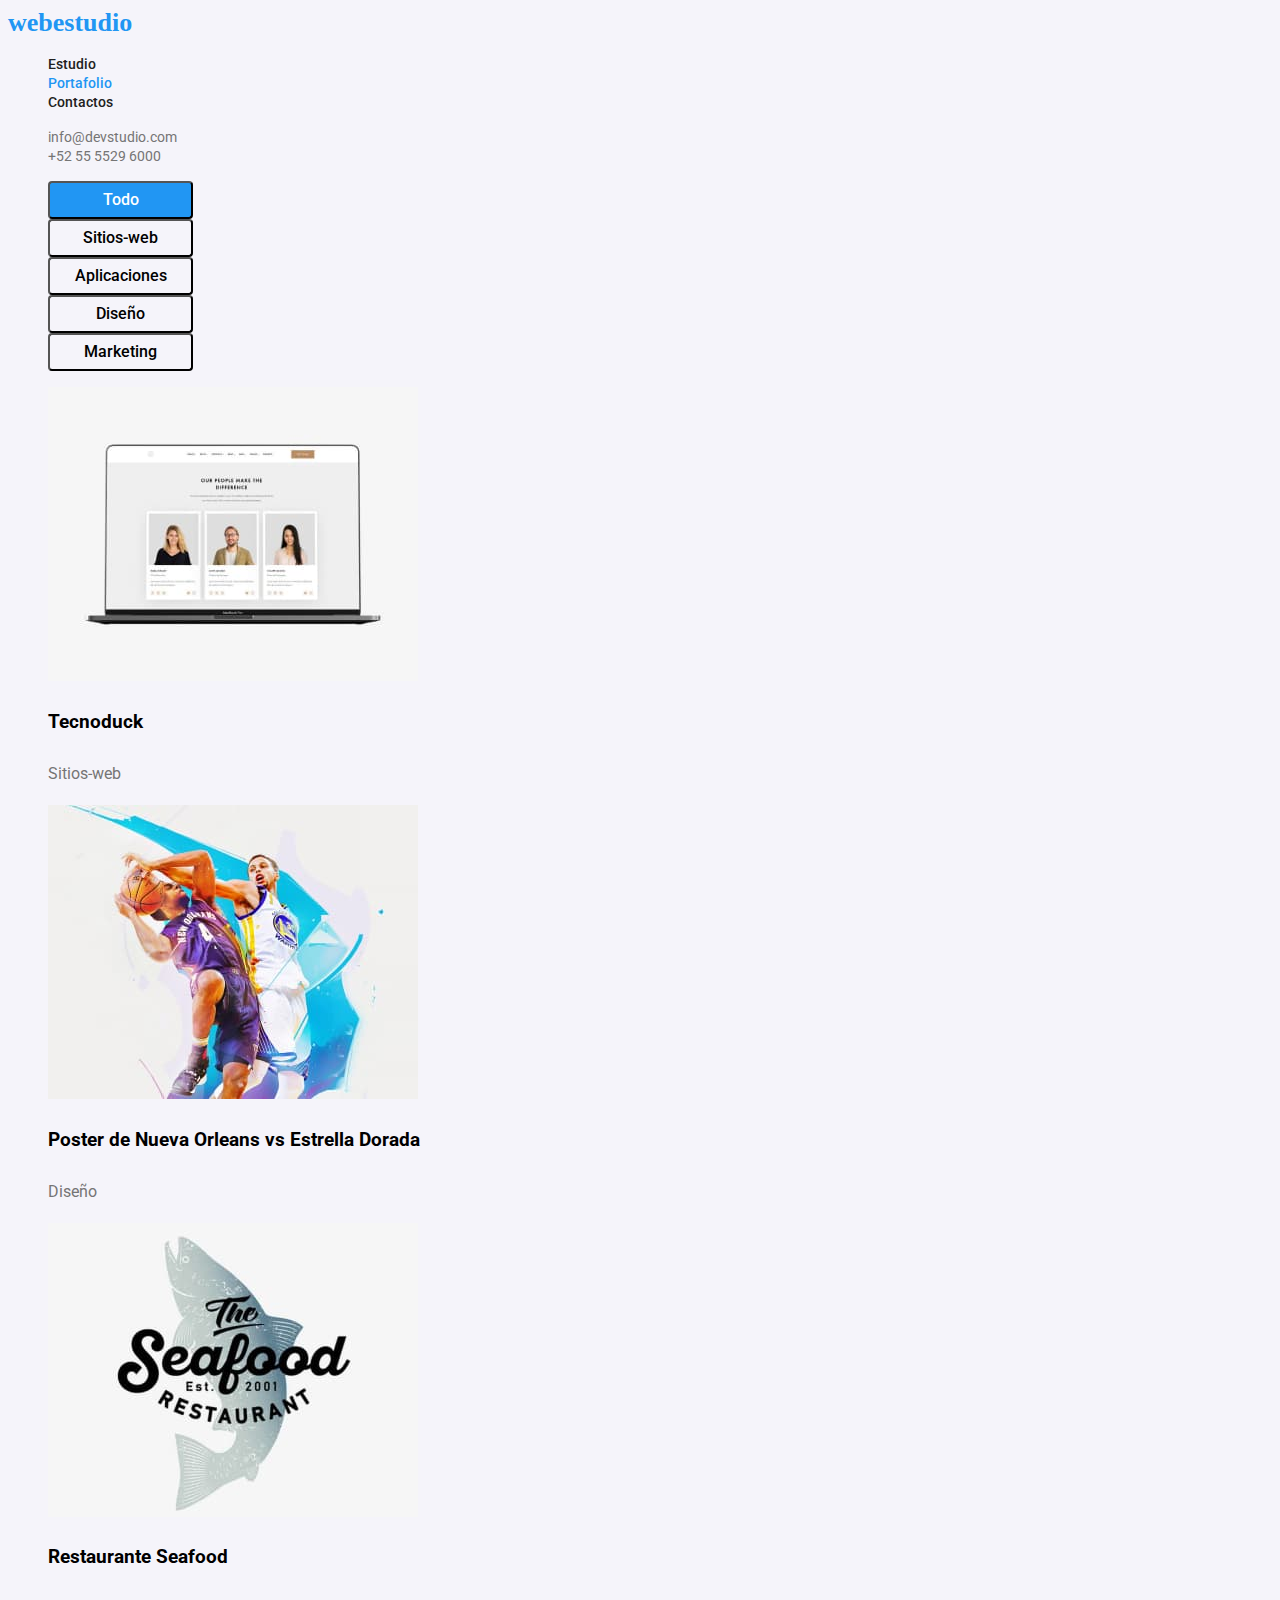
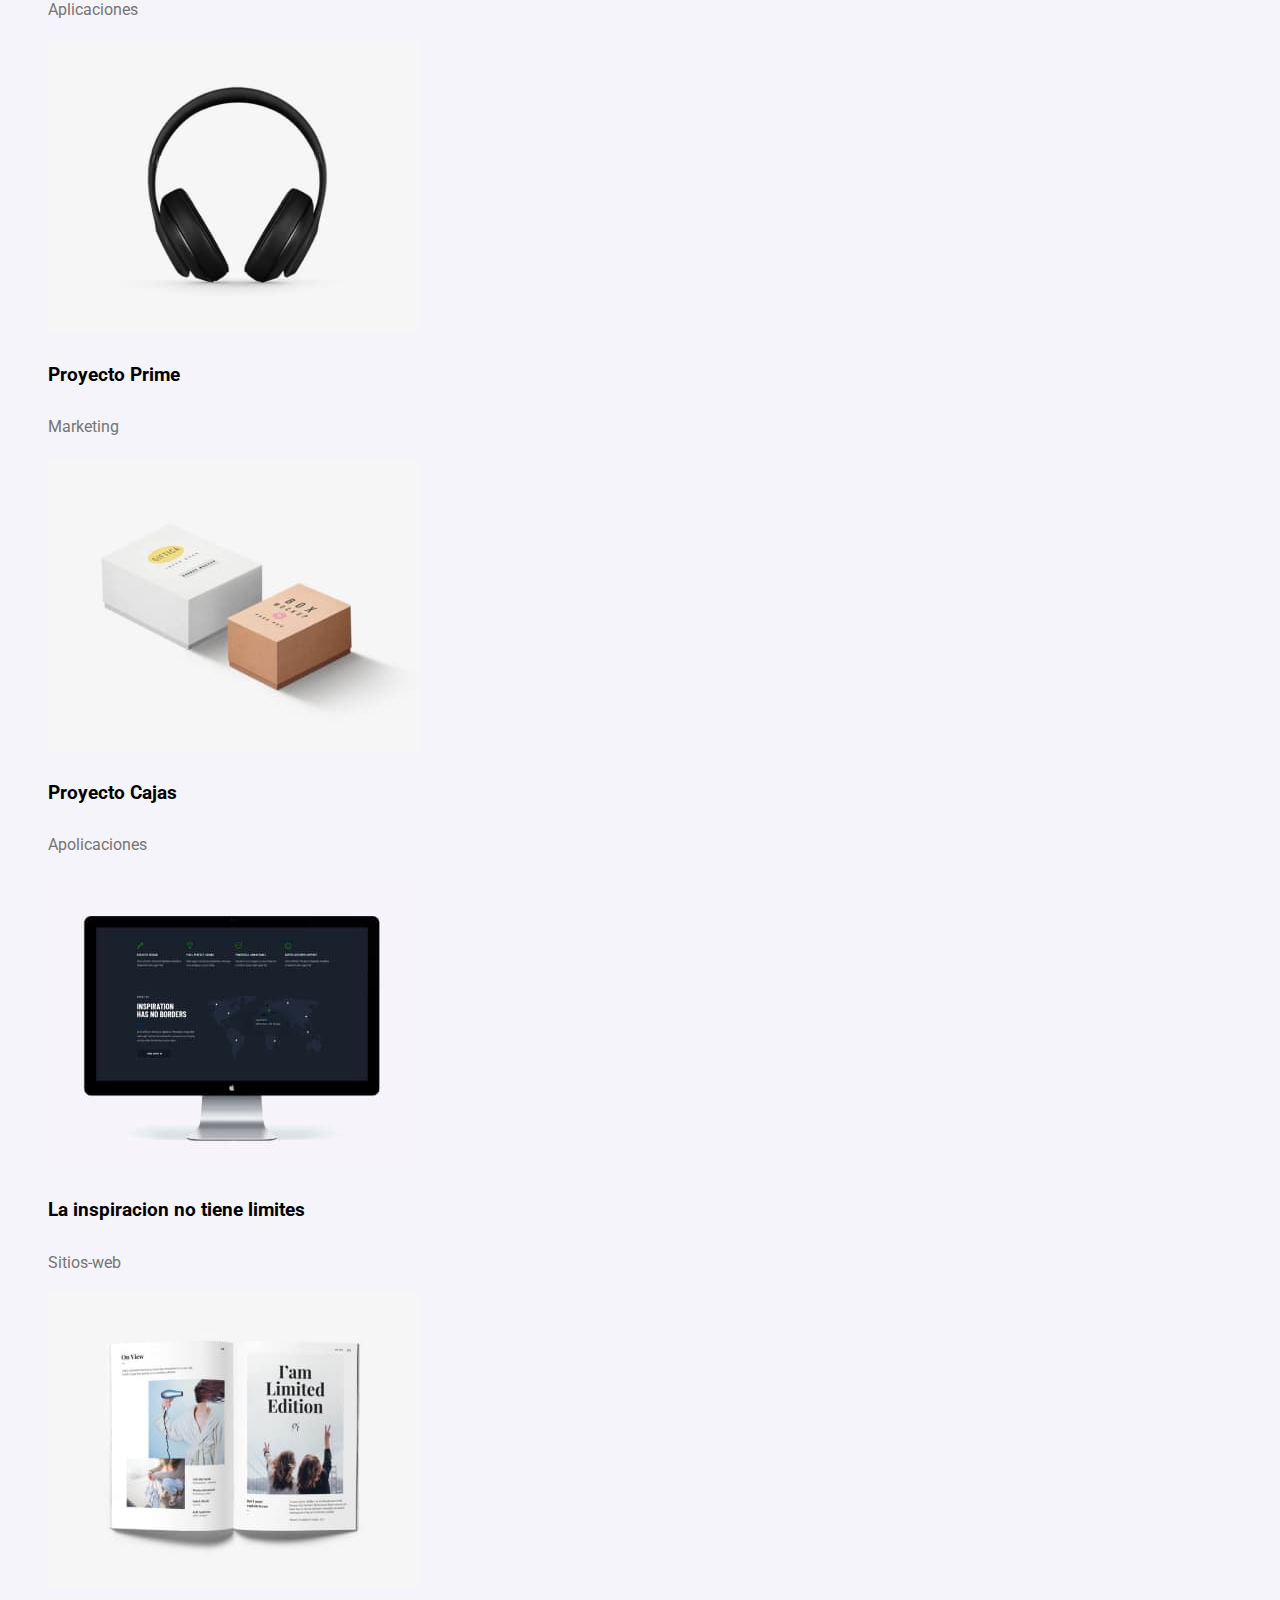
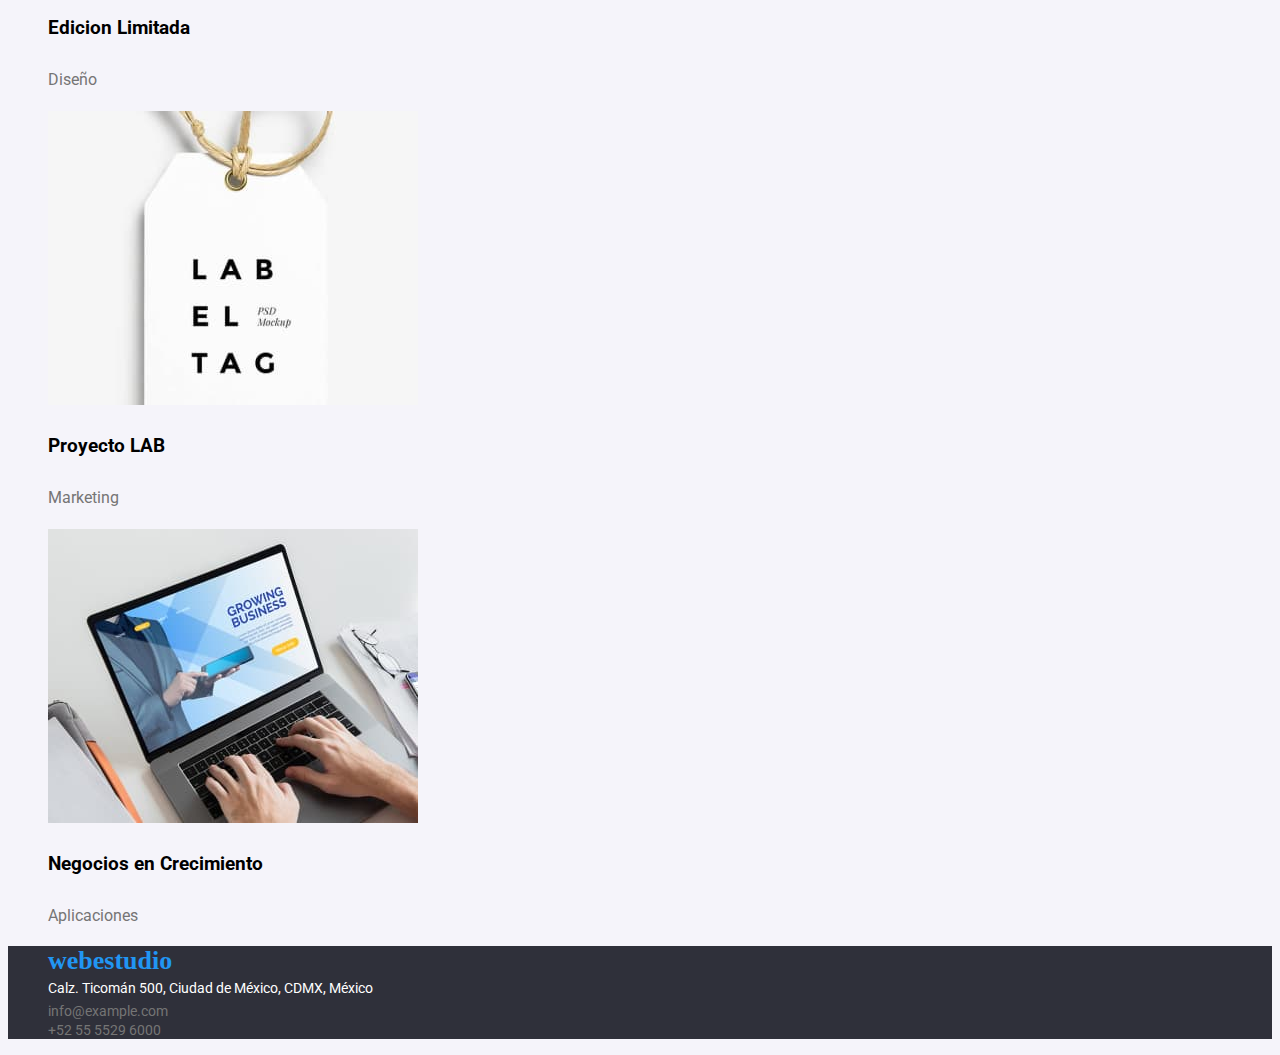
==== portfolio.html @ c485a5fd "Initial commit" ====
<!DOCTYPE html>
<html lang="en">
  <head>
    <meta charset="UTF-8" />
    <meta http-equiv="X-UA-Compatible" content="IE=edge" />
    <meta name="viewport" content="width=device-width, initial-scale=1.0" />
    <link rel="stylesheet" href="./css/styles.css" />
    <link
      href="https://fonts.googleapis.com/css2?family=Raleway:wght@500&display=swap"
    />
    <link
      href="https://fonts.googleapis.com/css2?family=Roboto:wght@400;500;700;900&display=swap"
      rel="stylesheet"
    />
    <title>portfolio</title>
  </head>
  <body>
    <!--Encabezado Pagina Secuandaria-->
    <header>
      <a class="link title" href="#">webestudio</a>
      <nav>
        <ul class="menu-submenu">
          <li>
            <a class="link text-direction" href="./index.html">Estudio</a>
          </li>
          <li>
            <a class="link text-direction active" href="./portfolio.html"
              >Portafolio</a
            >
          </li>
          <li>
            <a class="link text-direction" href="#">Contactos</a>
          </li>
        </ul>
      </nav>
      <ul>
        <li>
          <a
            class="link info text-direction head-information"
            href="mailto:info@devstudio.com"
            >info@devstudio.com</a
          >
        </li>
        <li>
          <a
            class="link info text-direction head-information"
            href="tel:+52 55 5529 6000"
            >+52 55 5529 6000</a
          >
        </li>
      </ul>
    </header>
    <!--Contenido de botones-->
    <main>
      <section class="button-list">
        <ul>
          <li>
            <button class="link activebutton" type="button">Todo</button>
          </li>
          <li>
            <button class="link button" type="button">Sitios-web</button>
          </li>
          <li>
            <button class="link button" type="button">Aplicaciones</button>
          </li>
          <li>
            <button class="link button" type="button">Diseño</button>
          </li>
          <li>
            <button class="link button" type="button">Marketing</button>
          </li>
        </ul>
        <ul>
          <li>
            <img src="images/holder1.jpg" alt="imagen1" width="370" />
            <h3 class="title-img">Tecnoduck</h3>
            <p class="article">Sitios-web</p>
          </li>
          <li>
            <img src="images/holder2.jpg" alt="imagen2" width="370" />
            <h3 class="title-img">
              Poster de Nueva Orleans vs Estrella Dorada
            </h3>
            <p class="article">Diseño</p>
          </li>
          <li>
            <img src="images/holder3.jpg" alt="imagen3" width="370" />
            <h3 class="title-img">Restaurante Seafood</h3>
            <p class="article">Aplicaciones</p>
          </li>
          <li>
            <img src="images/holder4.jpg" alt="image4" width="370" />
            <h3 class="title-img">Proyecto Prime</h3>
            <p class="article">Marketing</p>
          </li>
          <li>
            <img src="images/holder5.jpg" alt="image5" width="370" />
            <h3 class="title-img">Proyecto Cajas</h3>
            <p class="article">Apolicaciones</p>
          </li>
          <li>
            <img src="images/holder6.jpg" alt="image6" width="370" />
            <h3 class="title-img">La inspiracion no tiene limites</h3>
            <p class="article">Sitios-web</p>
          </li>
          <li>
            <img src="images/holder7.jpg" alt="images7" width="370" />
            <h3 class="title-img">Edicion Limitada</h3>
            <p class="article">Diseño</p>
          </li>
          <li>
            <img src="images/holder8.jpg" alt="image8" width="370" />
            <h3 class="title-img">Proyecto LAB</h3>
            <p class="article">Marketing</p>
          </li>
          <li>
            <img src="images/holder9.jpg" alt="image9" width="370" />
            <h3 class="title-img">Negocios en Crecimiento</h3>
            <p class="article">Aplicaciones</p>
          </li>
        </ul>
      </section>
    </main>
    <!--Parte final -->
    <footer>
      <address class="foot">
        <ul>
          <li>
            <a class="link title" href="#"> webestudio</a>
          </li>
          <li>
            <a
              class="link location"
              href="https://www.google.com/maps/place/Calz.+Ticom%C3%A1n+500,+La+Laguna+Ticoman,+Gustavo+A.+Madero,+07340+Ciudad+de+M%C3%A9xico,+CDMX,+M%C3%A9xico/@19.5102022,-99.1324912,17z/data=!3m1!4b1!4m5!3m4!1s0x85d1f9c66374d1dd:0x72c74207e8767392!8m2!3d19.5102022!4d-99.1324912"
              target="_blank"
            >
              Calz. Ticomán 500, Ciudad de México, CDMX, México
            </a>
          </li>
          <li>
            <a class="link info" href="mailto:info@example.com"
              >info@example.com</a
            >
          </li>
          <li>
            <a class="link info" href="tel:+52 55 5529 6000 "
              >+52 55 5529 6000
            </a>
          </li>
        </ul>
      </address>
    </footer>
  </body>
</html>
---- css/styles.css ----
:root {
    --brand-color: #2196F3;
    --brand-pagina: #F5F4FA;
    --brand-menu: #212121;
    --brand-info: #757575;
    --brand-white: #FFFFFF;
    --brand-head: #2F303A;
    --font-size: 14px;
    --font-set: 16px;
    --font--Weight: 400; 
    --font-title:500;
    --font-h3:700;
    --font-family:'Roboto';
}


body{
    background-color:var(--brand-pagina);
    font-family: 'Roboto', 'Arial';
    text-decoration: none;
}

/*Encabezado*/

.title{
    font-family: 'Raleway';
    font-size: 26px;
    line-height: 1.17;
    width: 145px;
    color:var(--brand-color);
    font-weight: 700;
}

li{
    list-style-type: none;
    cursor: pointer;
}

.head-information{
    font-weight: var(--font-title);
}

/*Menu de los dos html*/

img{
    cursor: auto;
}

.text-direction{
    font-size:var(--font-size);
    color:var(--brand-menu);
    line-height: 1.17;
    font-weight: var(--font-title);
}
.text-direction:hover{
    color:var(--brand-color);
    line-height: 1.17;
    font-weight: var(--font-title);
}
.info{
    font-size:var(--font-size);
    line-height: 1.17;
    color:var(--brand-info);
    font-weight:var(--font--Weight);
}

/*Seccion uno*/

.head{
    background-color: var(--brand-head);
}

.head-title{
    font-size: 44px;
    line-height: 1.3;
    color: var(--brand-white);
    font-weight: 700;
}

.head-button{
    color: var(--brand-menu);
    font-family:var(--font-family);
    font-size: var(--font-set);
    line-height: 1.8;
    font-weight: 700;
    width: 261px;
    height: 50px;
    background-color:var(--brand-pagina);
    cursor: pointer;
    font-weight: var(--font-h3);
}

.head-button:hover{
    color: var(--brand-white);
    font-family:var(--font-family);
    font-size: var(--font-set);
    line-height: 1.8;
    background-color:var(--brand-color);
}

/*Botones de portafolio*/

.link {
    text-decoration: none;
}

.button-list .button{
    background-color: var(--brand-pagina);
    font-family:var(--font-family);
    width: 145px;
    height: 38px;
    font-size: var(--font-set);
    line-height: 1.62;
    border-radius: 4px;
    font-weight: var(--font-title);
    cursor: pointer;
}

.button-list .button:hover{
    font-family:var(--font-family);
    color: var(--brand-white);
    font-size:var(--font-set);
    line-height: 1.62;
    background-color:var(--brand-color);
}

.active{
    color:var(--brand-color)
}

.activebutton{
    background-color:var(--brand-color);
    font-family:var(--font-family);
    color: var(--brand-white);
    width: 145px;
    height: 38px;
    font-size: var(--font-set);
    line-height: 1.62;
    border-radius: 4px;
    font-weight: var(--font-title);
    cursor: pointer;
}

/*Seccion Dos*/

.intermediate{
    font-size: var(--font-size);
    line-height: 1.17;
    color:var(--brand-menu);
    font-weight: var(--font-h3);
}

.middle-text{
    font-size:var(--font-size);
    line-height: 1.7;
    color:var(--brand-info);
    font-weight:var(--font--Weight);
}

.title-img{
    font-weight: var(--font-h3);
    line-height: 2;
}

/*Seccion Tres imagenes*/

.section-title{
    font-size: 36px;
    line-height: 1.17;
    color:var(--brand-menu);
    font-weight: var(--font-h3);
}

/*Seccion Cuarta baja*/

.down{
    background-color:var(--brand-white); ;
}

.professional{
    font-size: var(--font-set);
    line-height: 1.17;
    color:var(--brand-menu);
    font-weight: var(--font-title);
}

.position{
    font-size: var(--font-set);
    line-height: 1.17;
    color:var(--brand-info);
    font-weight:var(--font--Weight);
}

/*Pie de pagina*/

address{
    font-style: normal;
}

.foot{
    background-color:var(--brand-head);
}

.location{
    color: var(--brand-white);
    font-size: var(--font-size);
    line-height: 1.71;
    font-weight:var(--font--Weight);
}

.article{
    color:var(--brand-info);
    line-height: 1.8;
    font-size:var(--font-set);
    font-weight:var(--font--Weight);
}

/*Seccion pie de pagina*/
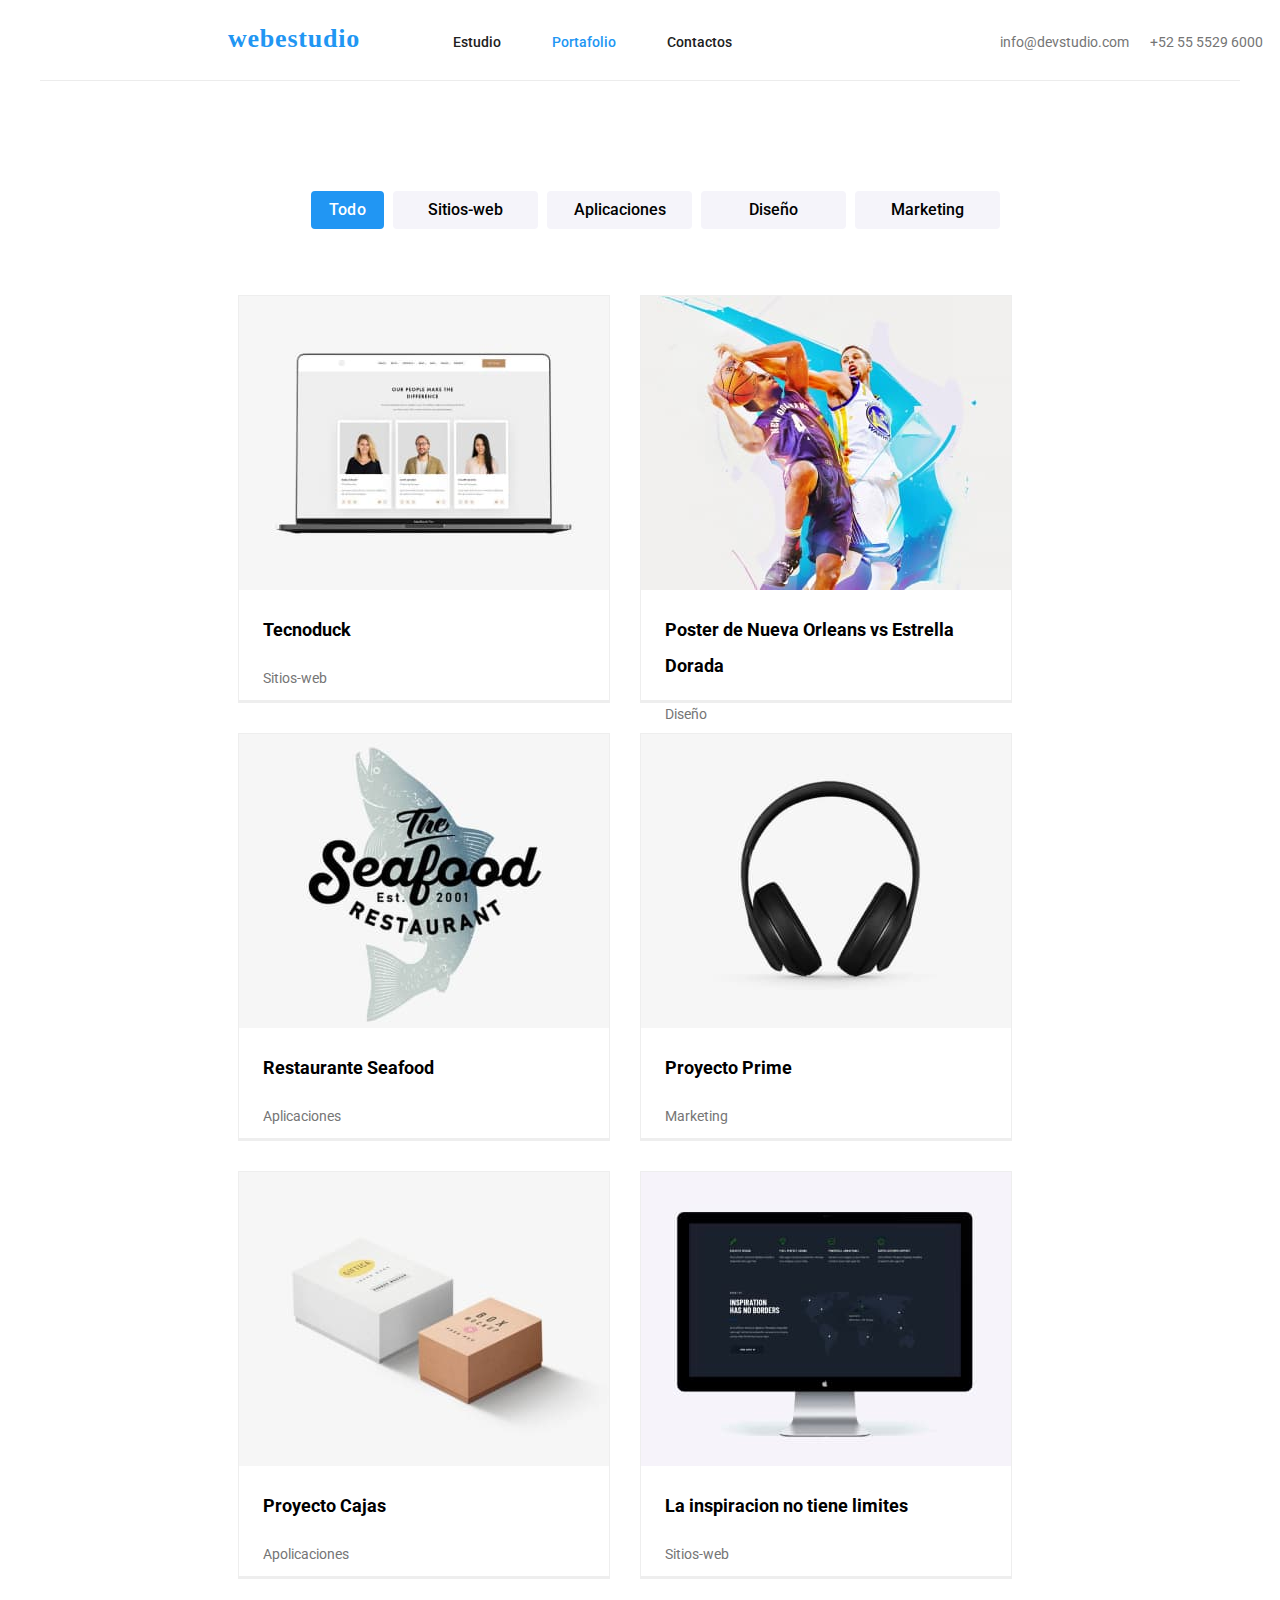
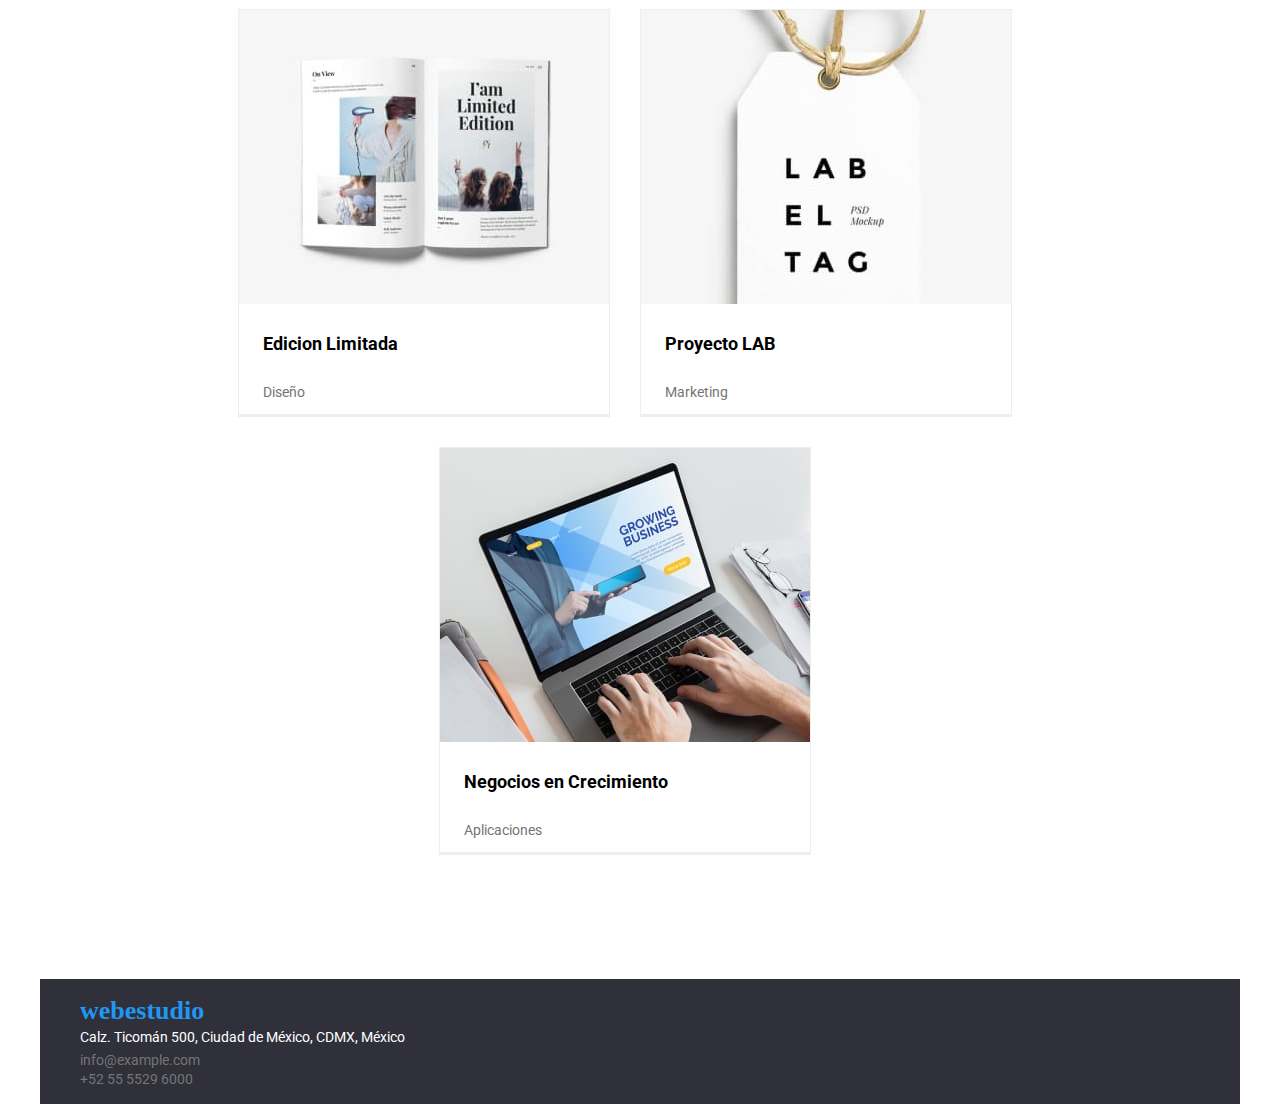
==== commit bc9ca7df: "actualizacion" ====
--- a/portfolio.html
+++ b/portfolio.html
@@ -12,143 +12,154 @@
       href="https://fonts.googleapis.com/css2?family=Roboto:wght@400;500;700;900&display=swap"
       rel="stylesheet"
     />
+    <link
+      rel="stylesheet"
+      href="https://cdnjs.cloudflare.com/ajax/libs/modern-normalize/1.1.0/modern-normalize.min.css"
+      integrity="sha512-wpPYUAdjBVSE4KJnH1VR1HeZfpl1ub8YT/NKx4PuQ5NmX2tKuGu6U/JRp5y+Y8XG2tV+wKQpNHVUX03MfMFn9Q=="
+      crossorigin="anonymous"
+      referrerpolicy="no-referrer"
+    />
     <title>portfolio</title>
   </head>
-  <body>
+  <body class="container">
     <!--Encabezado Pagina Secuandaria-->
-    <header>
-      <a class="link title" href="#">webestudio</a>
-      <nav>
-        <ul class="menu-submenu">
-          <li>
-            <a class="link text-direction" href="./index.html">Estudio</a>
-          </li>
-          <li>
-            <a class="link text-direction active" href="./portfolio.html"
-              >Portafolio</a
+    <div class="container">
+      <header class="first">
+        <nav class="navigation">
+          <a class="link title" href="#">webestudio</a>
+          <ul class="menu-submenu">
+            <li class="one">
+              <a class="link text-direction" href="./index.html">Estudio</a>
+            </li>
+            <li class="two">
+              <a class="link text-direction active" href="./portfolio.html"
+                >Portafolio</a
+              >
+            </li>
+            <li class="three">
+              <a class="link text-direction" href="#">Contactos</a>
+            </li>
+          </ul>
+        </nav>
+        <ul>
+          <li class="four">
+            <a
+              class="link info text-direction head-information"
+              href="mailto:info@devstudio.com"
+              >info@devstudio.com</a
             >
           </li>
-          <li>
-            <a class="link text-direction" href="#">Contactos</a>
+          <li class="five">
+            <a
+              class="link info text-direction head-information"
+              href="tel:+52 55 5529 6000"
+              >+52 55 5529 6000</a
+            >
           </li>
         </ul>
-      </nav>
-      <ul>
-        <li>
-          <a
-            class="link info text-direction head-information"
-            href="mailto:info@devstudio.com"
-            >info@devstudio.com</a
-          >
-        </li>
-        <li>
-          <a
-            class="link info text-direction head-information"
-            href="tel:+52 55 5529 6000"
-            >+52 55 5529 6000</a
-          >
-        </li>
-      </ul>
-    </header>
-    <!--Contenido de botones-->
-    <main>
-      <section class="button-list">
-        <ul>
-          <li>
-            <button class="link activebutton" type="button">Todo</button>
-          </li>
-          <li>
-            <button class="link button" type="button">Sitios-web</button>
-          </li>
-          <li>
-            <button class="link button" type="button">Aplicaciones</button>
-          </li>
-          <li>
-            <button class="link button" type="button">Diseño</button>
-          </li>
-          <li>
-            <button class="link button" type="button">Marketing</button>
-          </li>
-        </ul>
-        <ul>
-          <li>
-            <img src="images/holder1.jpg" alt="imagen1" width="370" />
-            <h3 class="title-img">Tecnoduck</h3>
-            <p class="article">Sitios-web</p>
-          </li>
-          <li>
-            <img src="images/holder2.jpg" alt="imagen2" width="370" />
-            <h3 class="title-img">
-              Poster de Nueva Orleans vs Estrella Dorada
-            </h3>
-            <p class="article">Diseño</p>
-          </li>
-          <li>
-            <img src="images/holder3.jpg" alt="imagen3" width="370" />
-            <h3 class="title-img">Restaurante Seafood</h3>
-            <p class="article">Aplicaciones</p>
-          </li>
-          <li>
-            <img src="images/holder4.jpg" alt="image4" width="370" />
-            <h3 class="title-img">Proyecto Prime</h3>
-            <p class="article">Marketing</p>
-          </li>
-          <li>
-            <img src="images/holder5.jpg" alt="image5" width="370" />
-            <h3 class="title-img">Proyecto Cajas</h3>
-            <p class="article">Apolicaciones</p>
-          </li>
-          <li>
-            <img src="images/holder6.jpg" alt="image6" width="370" />
-            <h3 class="title-img">La inspiracion no tiene limites</h3>
-            <p class="article">Sitios-web</p>
-          </li>
-          <li>
-            <img src="images/holder7.jpg" alt="images7" width="370" />
-            <h3 class="title-img">Edicion Limitada</h3>
-            <p class="article">Diseño</p>
-          </li>
-          <li>
-            <img src="images/holder8.jpg" alt="image8" width="370" />
-            <h3 class="title-img">Proyecto LAB</h3>
-            <p class="article">Marketing</p>
-          </li>
-          <li>
-            <img src="images/holder9.jpg" alt="image9" width="370" />
-            <h3 class="title-img">Negocios en Crecimiento</h3>
-            <p class="article">Aplicaciones</p>
-          </li>
-        </ul>
-      </section>
-    </main>
-    <!--Parte final -->
-    <footer>
-      <address class="foot">
-        <ul>
-          <li>
-            <a class="link title" href="#"> webestudio</a>
-          </li>
-          <li>
-            <a
-              class="link location"
-              href="https://www.google.com/maps/place/Calz.+Ticom%C3%A1n+500,+La+Laguna+Ticoman,+Gustavo+A.+Madero,+07340+Ciudad+de+M%C3%A9xico,+CDMX,+M%C3%A9xico/@19.5102022,-99.1324912,17z/data=!3m1!4b1!4m5!3m4!1s0x85d1f9c66374d1dd:0x72c74207e8767392!8m2!3d19.5102022!4d-99.1324912"
-              target="_blank"
-            >
-              Calz. Ticomán 500, Ciudad de México, CDMX, México
-            </a>
-          </li>
-          <li>
-            <a class="link info" href="mailto:info@example.com"
-              >info@example.com</a
-            >
-          </li>
-          <li>
-            <a class="link info" href="tel:+52 55 5529 6000 "
-              >+52 55 5529 6000
-            </a>
-          </li>
-        </ul>
-      </address>
-    </footer>
+      </header>
+      <!--Contenido de botones-->
+      <main>
+        <div class="structure">
+          <section class="button-list">
+            <ul class="space-button">
+              <li class="center-button">
+                <button class="link activebutton" type="button">Todo</button>
+              </li>
+              <li class="center-button">
+                <button class="link button" type="button">Sitios-web</button>
+              </li>
+              <li class="center-button">
+                <button class="link button" type="button">Aplicaciones</button>
+              </li>
+              <li class="center-button">
+                <button class="link button" type="button">Diseño</button>
+              </li>
+              <li class="center-button">
+                <button class="link button" type="button">Marketing</button>
+              </li>
+            </ul>
+            <ul class="list-img">
+              <li class="details-img">
+                <img src="images/holder1.jpg" alt="imagen1" width="370" />
+                <h3 class="title-img">Tecnoduck</h3>
+                <p class="article">Sitios-web</p>
+              </li>
+              <li class="details-img">
+                <img src="images/holder2.jpg" alt="imagen2" width="370" />
+                <h3 class="title-img">
+                  Poster de Nueva Orleans vs Estrella Dorada
+                </h3>
+                <p class="article">Diseño</p>
+              </li>
+              <li class="details-img">
+                <img src="images/holder3.jpg" alt="imagen3" width="370" />
+                <h3 class="title-img">Restaurante Seafood</h3>
+                <p class="article">Aplicaciones</p>
+              </li>
+              <li class="details-img">
+                <img src="images/holder4.jpg" alt="image4" width="370" />
+                <h3 class="title-img">Proyecto Prime</h3>
+                <p class="article">Marketing</p>
+              </li>
+              <li class="details-img">
+                <img src="images/holder5.jpg" alt="image5" width="370" />
+                <h3 class="title-img">Proyecto Cajas</h3>
+                <p class="article">Apolicaciones</p>
+              </li>
+              <li class="details-img">
+                <img src="images/holder6.jpg" alt="image6" width="370" />
+                <h3 class="title-img">La inspiracion no tiene limites</h3>
+                <p class="article">Sitios-web</p>
+              </li>
+              <li class="details-img">
+                <img src="images/holder7.jpg" alt="images7" width="370" />
+                <h3 class="title-img">Edicion Limitada</h3>
+                <p class="article">Diseño</p>
+              </li>
+              <li class="details-img">
+                <img src="images/holder8.jpg" alt="image8" width="370" />
+                <h3 class="title-img">Proyecto LAB</h3>
+                <p class="article">Marketing</p>
+              </li>
+              <li class="details-img">
+                <img src="images/holder9.jpg" alt="image9" width="370" />
+                <h3 class="title-img">Negocios en Crecimiento</h3>
+                <p class="article">Aplicaciones</p>
+              </li>
+            </ul>
+          </section>
+        </div>
+      </main>
+      <!--Parte final -->
+      <footer>
+        <address class="foot">
+          <ul>
+            <li>
+              <a class="link title-one" href="#"> webestudio</a>
+            </li>
+            <li>
+              <a
+                class="link location"
+                href="https://www.google.com/maps/place/Calz.+Ticom%C3%A1n+500,+La+Laguna+Ticoman,+Gustavo+A.+Madero,+07340+Ciudad+de+M%C3%A9xico,+CDMX,+M%C3%A9xico/@19.5102022,-99.1324912,17z/data=!3m1!4b1!4m5!3m4!1s0x85d1f9c66374d1dd:0x72c74207e8767392!8m2!3d19.5102022!4d-99.1324912"
+                target="_blank"
+              >
+                Calz. Ticomán 500, Ciudad de México, CDMX, México
+              </a>
+            </li>
+            <li>
+              <a class="link info" href="mailto:info@example.com"
+                >info@example.com</a
+              >
+            </li>
+            <li>
+              <a class="link info" href="tel:+52 55 5529 6000 "
+                >+52 55 5529 6000
+              </a>
+            </li>
+          </ul>
+        </address>
+      </footer>
+    </div>
   </body>
 </html>
--- a/css/styles.css
+++ b/css/styles.css
@@ -14,14 +14,73 @@
     --font-family:'Roboto';
 }
 
+.container{
+    width: 1200px;
+    margin-left: 15px;
+    margin-right: 15px;
+    margin: 0 auto;
+}
 
 body{
-    background-color:var(--brand-pagina);
-    font-family: 'Roboto', 'Arial';
+    margin: 0;
+    background-color:var(--brand-white);
+    font-family: var(--font-family), 'Arial';
     text-decoration: none;
 }
 
 /*Encabezado*/
+
+.navigation{
+    display: flex;
+    padding-left: 15px;
+}
+
+.first{
+    background: #FFFFFF;
+    height: 80px;
+    display: flex;
+    border-bottom: 1px solid #ECECEC;
+}
+
+.one{
+    position: absolute;
+    width: 49px;
+    height: 16px;
+    left: 453px;
+    top: 32px;
+}
+
+.two{
+    position: absolute;
+    width: 65px;
+    height: 16px;
+    left: 552px;
+    top: 32px;
+}
+
+.three{
+    position: absolute;
+    width: 67px;
+    height: 16px;
+    left: 667px;
+    top: 32px;
+}
+
+.four{
+    position: absolute;
+    width: 135px;
+    height: 16px;
+    left: 1000px;
+    top: 32px;
+}
+
+.five{
+    position: absolute;
+    width: 118px;
+    height: 16px;
+    left: 1150px;
+    top: 32px;
+}
 
 .title{
     font-family: 'Raleway';
@@ -30,6 +89,13 @@
     width: 145px;
     color:var(--brand-color);
     font-weight: 700;
+    position: absolute;
+    width: 145px;
+    height: 31px;
+    left: 215px;
+    top: 24px;
+    text-align: right;
+    letter-spacing: 0.03em;
 }
 
 li{
@@ -39,6 +105,14 @@
 
 .head-information{
     font-weight: var(--font-title);
+}
+
+.container-central{
+    display: flex;
+    width: 1200px;
+    height: 600px;
+    left: -4px;
+    top: 80px;
 }
 
 /*Menu de los dos html*/
@@ -76,6 +150,12 @@
     line-height: 1.3;
     color: var(--brand-white);
     font-weight: 700;
+    position: absolute;
+    width: 696px;
+    height: 120px;
+    left: 448px;
+    top: 280px;
+    text-align: center;
 }
 
 .head-button{
@@ -89,9 +169,15 @@
     background-color:var(--brand-pagina);
     cursor: pointer;
     font-weight: var(--font-h3);
+    position: absolute;
+    left: 666px;
+    top: 460px;
+    box-shadow: 0px 4px 4px rgba(0, 0, 0, 0.15);
+    border-radius: 4px;
 }
 
 .head-button:hover{
+    position: absolute;
     color: var(--brand-white);
     font-family:var(--font-family);
     font-size: var(--font-set);
@@ -99,7 +185,45 @@
     background-color:var(--brand-color);
 }
 
+.detail-two{
+    padding: 0px;
+    margin: 0 auto;
+}
+
+.detail-two ul{
+    display: flex;
+    justify-content: center;
+    margin: 0 auto;
+    padding: 0px;
+}
+
+ul{
+    list-style-type: disc;
+    margin-block-start: 1;
+    margin-block-end: 1;
+    margin-inline-start: 0px;
+    margin-inline-end: 0px;
+    padding-inline-start: 40px;
+}
+
+.detailed-list{
+    margin-right: 30px;
+}
+
+.detailed-list-one{
+    width: 373.16px;
+    height: 323.7px;
+    margin-left: 30.26px;
+    margin-right: 23.42px;
+}
+
 /*Botones de portafolio*/
+
+.structure{
+    margin: 0 auto;
+    padding-bottom: 94px;
+    padding-top: 94px;
+}
 
 .link {
     text-decoration: none;
@@ -108,11 +232,18 @@
 .button-list .button{
     background-color: var(--brand-pagina);
     font-family:var(--font-family);
+    margin-right: 9px;
+    padding: 0px;
     width: 145px;
     height: 38px;
+    margin-right: 9px;
+    font-style: normal;
     font-size: var(--font-set);
     line-height: 1.62;
     border-radius: 4px;
+    text-align: center;
+    letter-spacing: 0.03;
+    border: 2px solid var(--brand-pagina);
     font-weight: var(--font-title);
     cursor: pointer;
 }
@@ -125,6 +256,17 @@
     background-color:var(--brand-color);
 }
 
+.space-button{
+    display: flex;
+    align-items: center;
+    justify-content: center;
+}
+
+.center-button{
+    padding: 0px;
+    padding-bottom: 50px;
+}
+
 .active{
     color:var(--brand-color)
 }
@@ -133,13 +275,38 @@
     background-color:var(--brand-color);
     font-family:var(--font-family);
     color: var(--brand-white);
-    width: 145px;
+    width: 73px;
     height: 38px;
+    margin-right: 9px;
     font-size: var(--font-set);
     line-height: 1.62;
     border-radius: 4px;
     font-weight: var(--font-title);
     cursor: pointer;
+    font-style: normal;
+    font-weight: 500;
+    font-size: 16px;
+    line-height: 1.625em;
+    text-align: center;
+    letter-spacing: 0.03em;
+    border: 2px solid var(--brand-color);
+}
+
+.list-img{
+    margin: 0 auto;
+    padding: 0px;
+    display: flex;
+    flex-wrap: wrap;
+    justify-content: center;
+}
+
+.details-img{
+    width: 370px;
+    height: 404px;
+    margin-right: 30px;
+    margin-bottom: 30px;
+    border: 1px solid #EEEEEE;
+    border-bottom: 3px solid #EEEEEE;
 }
 
 /*Seccion Dos*/
@@ -149,6 +316,85 @@
     line-height: 1.17;
     color:var(--brand-menu);
     font-weight: var(--font-h3);
+    font-style: normal;
+    font-weight: 700;
+    font-size: 14px;
+    line-height: 1.428;
+    letter-spacing: 0.03;
+    text-transform: uppercase;
+    margin: 0 auto;
+}
+
+.six{
+    position: absolute;
+    width: 270px;
+    height: 16px;
+    left: 215px;
+    top: 775px;
+}
+
+.paragraph{
+    position: absolute;
+    width: 270px;
+    height: 75px;
+    left: 215px;
+    top: 801px;
+}
+
+.seven{
+    position: absolute;
+    width: 270px;
+    height: 16px;
+    left: 515px;
+    top: 775px;
+}
+
+.paragraph-two{
+    position: absolute;
+    width: 270px;
+    height: 96px;
+    left: 515px;
+    top: 801px;
+}
+
+.eigth{
+    position: absolute;
+    width: 270px;
+    height: 16px;
+    left: 815px;
+    top: 775px;
+}
+
+.paragraph-three{
+    position: absolute;
+    width: 270px;
+    height: 75px;
+    left: 815px;
+    top: 801px;
+}
+
+.nine{
+    position: absolute;
+    width: 270px;
+    height: 16px;
+    left: 1115px;
+    top: 775px;
+}
+
+.paragraph-four{
+    position: absolute;
+    width: 270px;
+    height: 75px;
+    left: 1115px;
+    top: 801px;
+}
+
+.profession{
+    position: absolute;
+    width: 371.15px;
+    height: 46.24px;
+    left: 619.43px;
+    top: 991px;
 }
 
 .middle-text{
@@ -156,11 +402,22 @@
     line-height: 1.7;
     color:var(--brand-info);
     font-weight:var(--font--Weight);
+    width: 270px;
+    margin: auto;
+    font-size: 14px;
+    line-height: 1.71;
+    letter-spacing: 0.03;
 }
 
 .title-img{
     font-weight: var(--font-h3);
     line-height: 2;
+    margin-left: 24px;
+    margin-right: 24px;
+    font-style: normal;
+    font-weight: 700;
+    font-size: 18px;
+    letter-spacing: 0.06;
 }
 
 /*Seccion Tres imagenes*/
@@ -172,10 +429,114 @@
     font-weight: var(--font-h3);
 }
 
+.container-img{
+    display: flex;
+    flex-wrap: wrap;
+    justify-content: center;
+    margin: auto;
+    padding-top: 94px;
+    padding-bottom: 94px;
+}
+
+.img-two{
+    display: flex;
+    margin: 0px;
+    padding: 0px;
+}
+
+.detail{
+    width: 373.16px;
+    height: 323.7px;
+}
+
+.detail-two ul{
+    display: flex;
+    justify-content: center;
+    margin: 0 auto;
+    padding: 0px;
+}
+
+
+.detail-one{
+    width: 373.16px;
+    height: 323.7px;
+    margin-left: 30.26px;
+    margin-right: 23.42px;
+}
+
+
 /*Seccion Cuarta baja*/
 
-.down{
-    background-color:var(--brand-white); ;
+.intermediate-divider{
+    margin: 0 auto;
+    padding-bottom: 94px;
+    padding-top: 94px;
+}
+
+.container-down {
+    background-color:var(--brand-pagina); 
+    display: flex;
+    flex-wrap: wrap;
+    padding-bottom: 94px;
+    padding-top: 94px;
+}
+
+
+.team{
+    margin: auto;
+    padding-bottom: 50px;
+    font-style: normal;
+    font-weight: 700;
+    font-size: 36px;
+    line-height: 1.166;
+    text-align: center;
+    letter-spacing: 0.03;
+    }
+
+.border{
+    display: flex;
+    margin: auto;
+    padding: 0px;
+    background: var(--brand-pagina);
+}
+
+.section-img{
+    background: #FFFFFF;
+    margin-right: 30px;
+    padding-bottom: 30px;
+    box-shadow: 0px 1px 3px rgba(0, 0, 0, 0.12), 0px 1px 1px rgba(0, 0, 0, 0.14), 0px 2px 1px rgba(0, 0, 0, 0.2);
+    border-radius: 0px 0px 4px 4px;
+}
+
+.section-img-one{
+    background: #FFFFFF;
+    margin-right: 30px;
+    padding-bottom: 30px;
+    box-shadow: 0px 1px 3px rgba(0, 0, 0, 0.12), 0px 1px 1px rgba(0, 0, 0, 0.14), 0px 2px 1px rgba(0, 0, 0, 0.2);
+    border-radius: 0px 0px 4px 4px;
+}
+
+.img-profession{
+    border-radius: 0px;
+    width: 270px;
+    height: 260px;
+}
+
+.img-profession-two{
+    border-radius: 0px;
+    width: 270px;
+    height: 260px;
+}
+
+.img-profession-three{
+    width: 270px;
+    height: 260px;
+}
+
+.img-profession-four{
+    border-radius: 0px;
+    width: 270px;
+    height: 260px;
 }
 
 .professional{
@@ -183,6 +544,7 @@
     line-height: 1.17;
     color:var(--brand-menu);
     font-weight: var(--font-title);
+    text-align: center;
 }
 
 .position{
@@ -190,16 +552,28 @@
     line-height: 1.17;
     color:var(--brand-info);
     font-weight:var(--font--Weight);
+    text-align: center;
 }
 
 /*Pie de pagina*/
 
 address{
     font-style: normal;
+    display: flex;
+    margin: 0;
 }
 
 .foot{
     background-color:var(--brand-head);
+}
+
+.title-one{
+    font-family: 'Raleway';
+    font-style: normal;
+    font-weight: 700;
+    font-size: 26px;
+    line-height: 31px;
+    color:var(--brand-color)
 }
 
 .location{
@@ -214,6 +588,8 @@
     line-height: 1.8;
     font-size:var(--font-set);
     font-weight:var(--font--Weight);
-}
-
-/*Seccion pie de pagina*/
+    margin-left: 24px;
+    margin-right: 24px;
+    font-size: 14px;
+    letter-spacing: 0.03;
+}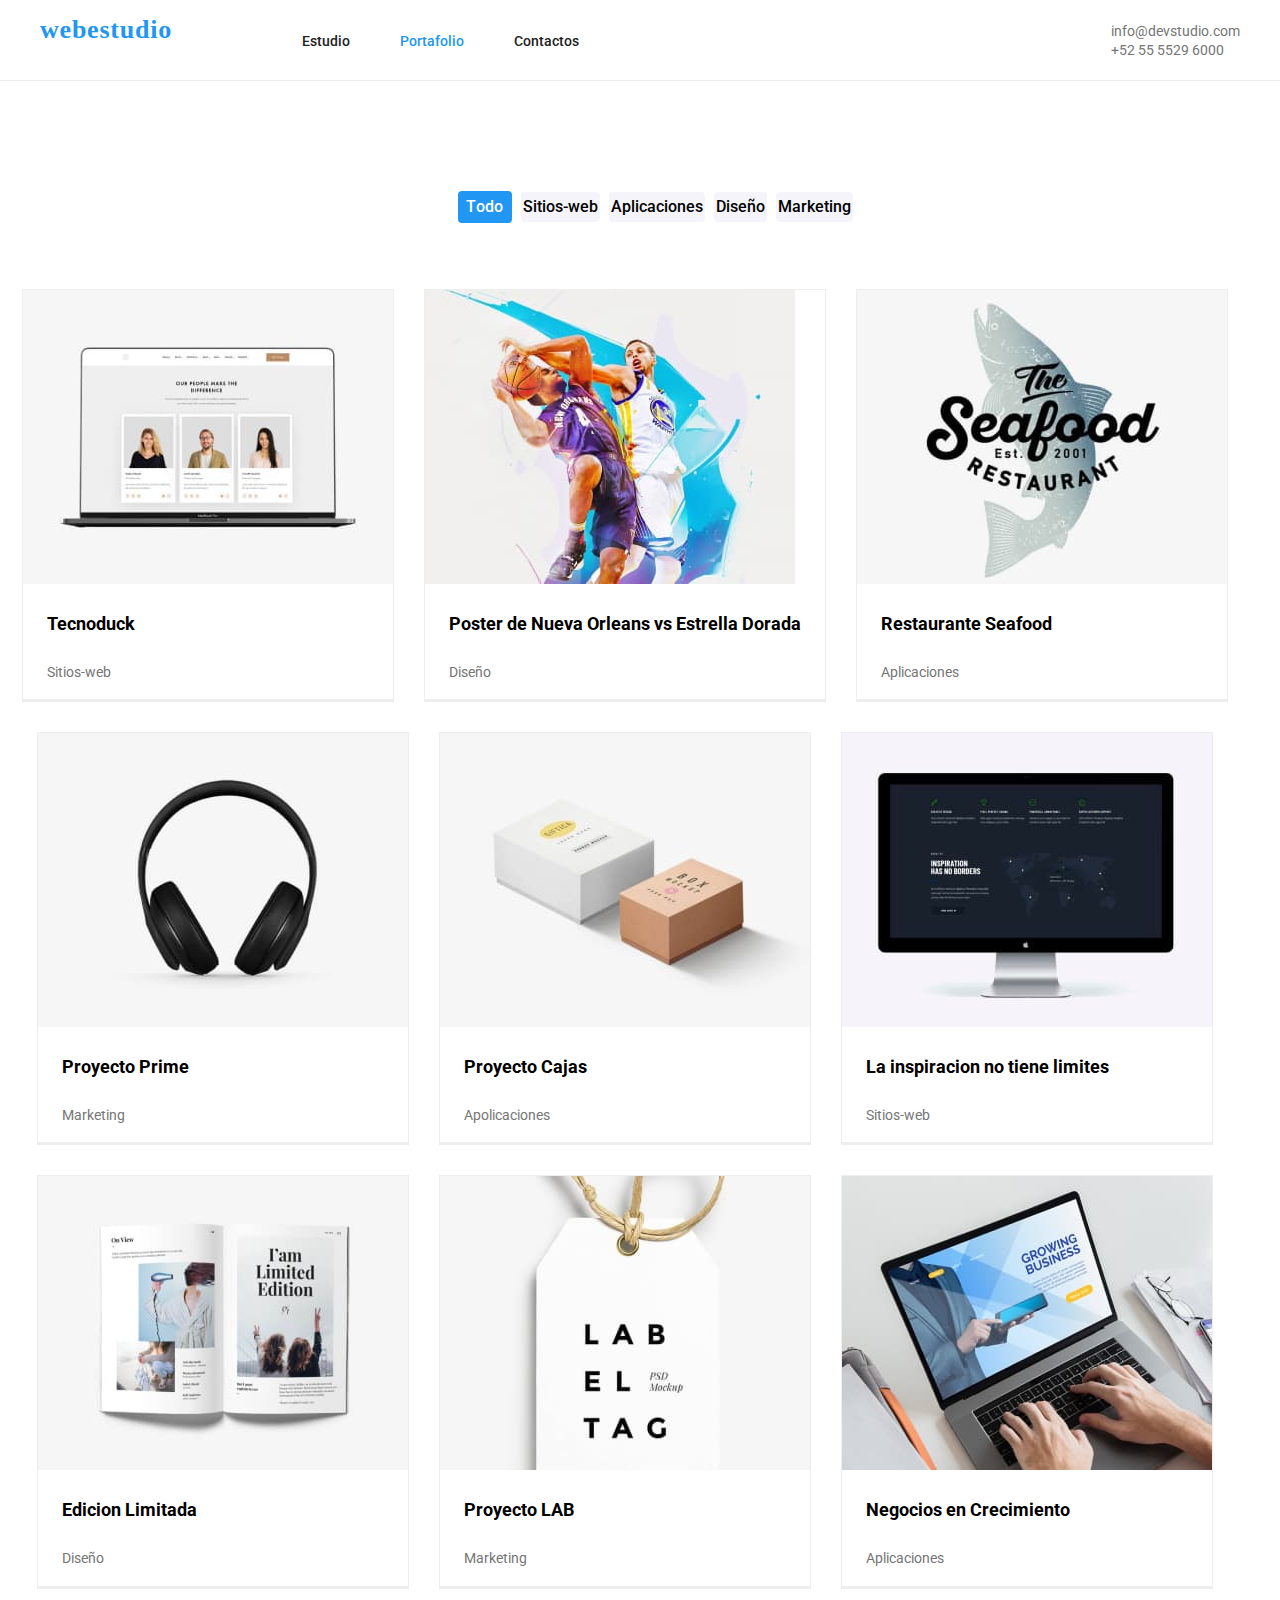
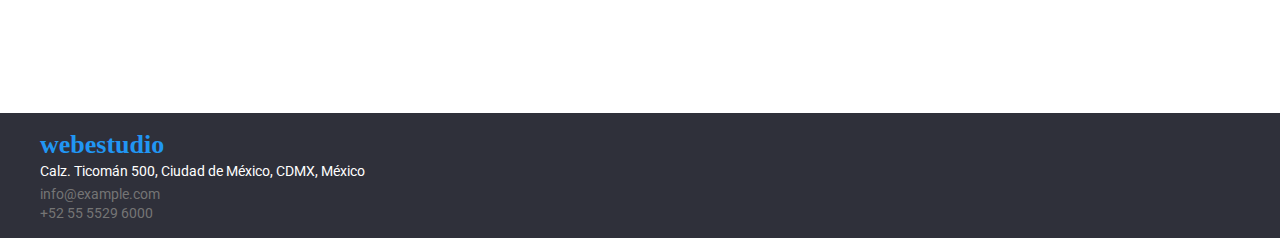
==== commit a4c4c9e3: "actualizacion" ====
--- a/portfolio.html
+++ b/portfolio.html
@@ -21,10 +21,10 @@
     />
     <title>portfolio</title>
   </head>
-  <body class="container">
+  <body>
     <!--Encabezado Pagina Secuandaria-->
-    <div class="container">
       <header class="first">
+        <div class="container header-container">
         <nav class="navigation">
           <a class="link title" href="#">webestudio</a>
           <ul class="menu-submenu">
@@ -57,6 +57,7 @@
             >
           </li>
         </ul>
+        </div>
       </header>
       <!--Contenido de botones-->
       <main>
--- a/css/styles.css
+++ b/css/styles.css
@@ -16,8 +16,8 @@
 
 .container{
     width: 1200px;
-    margin-left: 15px;
-    margin-right: 15px;
+    padding-left: 15px;
+    padding-right: 15px;
     margin: 0 auto;
 }
 
@@ -32,68 +32,40 @@
 
 .navigation{
     display: flex;
-    padding-left: 15px;
+    gap: 90px;
 }
 
 .first{
     background: #FFFFFF;
+    border-bottom: 1px solid #ECECEC;
+}
+
+.menu-submenu{
+    display: flex;
+    gap: 50px;
+    align-items: center;
+}
+
+.information{
+    display: flex;
+    gap: 50px;
+    align-items: center;
+}
+
+.header-container{
     height: 80px;
     display: flex;
-    border-bottom: 1px solid #ECECEC;
-}
-
-.one{
-    position: absolute;
-    width: 49px;
-    height: 16px;
-    left: 453px;
-    top: 32px;
-}
-
-.two{
-    position: absolute;
-    width: 65px;
-    height: 16px;
-    left: 552px;
-    top: 32px;
-}
-
-.three{
-    position: absolute;
-    width: 67px;
-    height: 16px;
-    left: 667px;
-    top: 32px;
-}
-
-.four{
-    position: absolute;
-    width: 135px;
-    height: 16px;
-    left: 1000px;
-    top: 32px;
-}
-
-.five{
-    position: absolute;
-    width: 118px;
-    height: 16px;
-    left: 1150px;
-    top: 32px;
-}
+    justify-content: space-between;
+    align-items: center;
+}
+
 
 .title{
     font-family: 'Raleway';
     font-size: 26px;
     line-height: 1.17;
-    width: 145px;
     color:var(--brand-color);
     font-weight: 700;
-    position: absolute;
-    width: 145px;
-    height: 31px;
-    left: 215px;
-    top: 24px;
     text-align: right;
     letter-spacing: 0.03em;
 }
@@ -109,10 +81,12 @@
 
 .container-central{
     display: flex;
-    width: 1200px;
     height: 600px;
-    left: -4px;
-    top: 80px;
+    width: 700px;
+    flex-direction: column;
+    justify-content: center;
+    align-items: center;
+    gap: 50px;
 }
 
 /*Menu de los dos html*/
@@ -150,12 +124,8 @@
     line-height: 1.3;
     color: var(--brand-white);
     font-weight: 700;
-    position: absolute;
-    width: 696px;
-    height: 120px;
-    left: 448px;
-    top: 280px;
     text-align: center;
+    width: 700;
 }
 
 .head-button{
@@ -164,14 +134,9 @@
     font-size: var(--font-set);
     line-height: 1.8;
     font-weight: 700;
-    width: 261px;
-    height: 50px;
     background-color:var(--brand-pagina);
     cursor: pointer;
     font-weight: var(--font-h3);
-    position: absolute;
-    left: 666px;
-    top: 460px;
     box-shadow: 0px 4px 4px rgba(0, 0, 0, 0.15);
     border-radius: 4px;
 }
@@ -197,13 +162,9 @@
     padding: 0px;
 }
 
-ul{
-    list-style-type: disc;
-    margin-block-start: 1;
-    margin-block-end: 1;
-    margin-inline-start: 0px;
-    margin-inline-end: 0px;
-    padding-inline-start: 40px;
+ul .h1 .h2 .h3 .h4{
+    padding: 0;
+    margin: 0;
 }
 
 .detailed-list{
@@ -211,8 +172,6 @@
 }
 
 .detailed-list-one{
-    width: 373.16px;
-    height: 323.7px;
     margin-left: 30.26px;
     margin-right: 23.42px;
 }
@@ -234,8 +193,6 @@
     font-family:var(--font-family);
     margin-right: 9px;
     padding: 0px;
-    width: 145px;
-    height: 38px;
     margin-right: 9px;
     font-style: normal;
     font-size: var(--font-set);
@@ -275,8 +232,6 @@
     background-color:var(--brand-color);
     font-family:var(--font-family);
     color: var(--brand-white);
-    width: 73px;
-    height: 38px;
     margin-right: 9px;
     font-size: var(--font-set);
     line-height: 1.62;
@@ -301,8 +256,6 @@
 }
 
 .details-img{
-    width: 370px;
-    height: 404px;
     margin-right: 30px;
     margin-bottom: 30px;
     border: 1px solid #EEEEEE;
@@ -402,7 +355,6 @@
     line-height: 1.7;
     color:var(--brand-info);
     font-weight:var(--font--Weight);
-    width: 270px;
     margin: auto;
     font-size: 14px;
     line-height: 1.71;
@@ -445,8 +397,6 @@
 }
 
 .detail{
-    width: 373.16px;
-    height: 323.7px;
 }
 
 .detail-two ul{
@@ -458,8 +408,6 @@
 
 
 .detail-one{
-    width: 373.16px;
-    height: 323.7px;
     margin-left: 30.26px;
     margin-right: 23.42px;
 }
@@ -518,25 +466,17 @@
 
 .img-profession{
     border-radius: 0px;
-    width: 270px;
-    height: 260px;
 }
 
 .img-profession-two{
     border-radius: 0px;
-    width: 270px;
-    height: 260px;
 }
 
 .img-profession-three{
-    width: 270px;
-    height: 260px;
 }
 
 .img-profession-four{
     border-radius: 0px;
-    width: 270px;
-    height: 260px;
 }
 
 .professional{
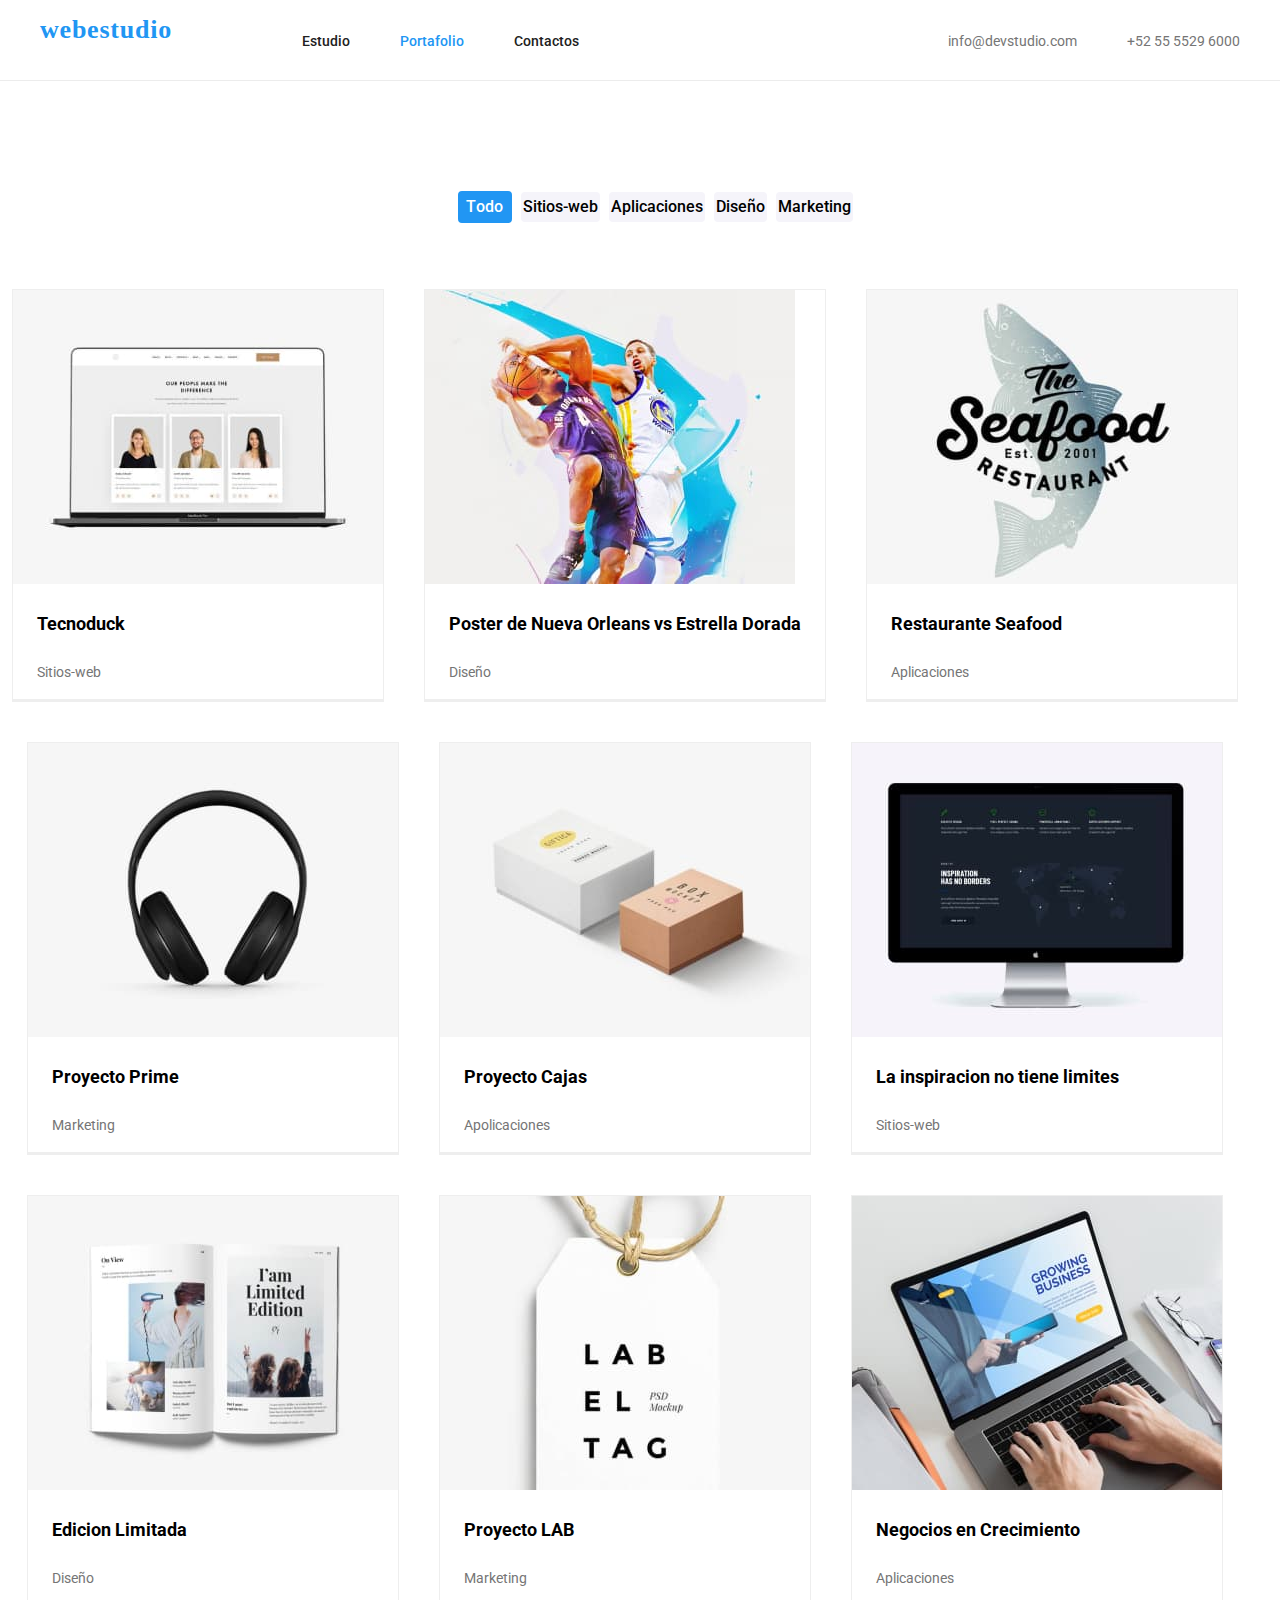
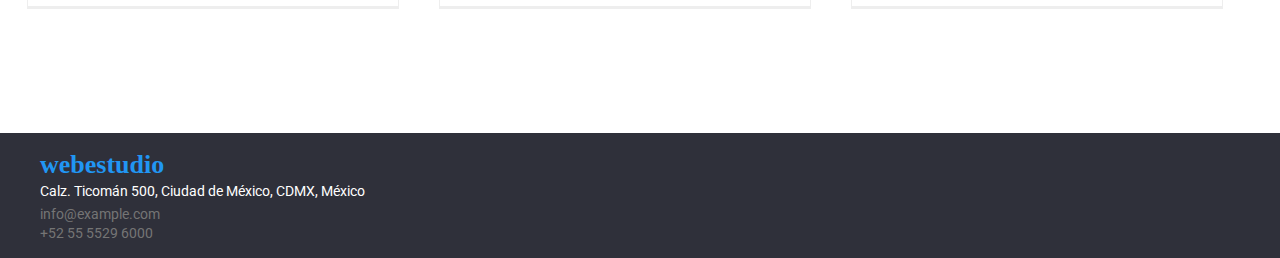
==== commit 6eccab5b: "acutliazion" ====
--- a/portfolio.html
+++ b/portfolio.html
@@ -41,7 +41,7 @@
             </li>
           </ul>
         </nav>
-        <ul>
+        <ul class="information">
           <li class="four">
             <a
               class="link info text-direction head-information"
@@ -82,19 +82,19 @@
             </ul>
             <ul class="list-img">
               <li class="details-img">
-                <img src="images/holder1.jpg" alt="imagen1" width="370" />
+                <img src="images/holder1.jpg" alt="image1" width="370" />
                 <h3 class="title-img">Tecnoduck</h3>
                 <p class="article">Sitios-web</p>
               </li>
               <li class="details-img">
-                <img src="images/holder2.jpg" alt="imagen2" width="370" />
+                <img src="images/holder2.jpg" alt="imagen" width="370" />
                 <h3 class="title-img">
                   Poster de Nueva Orleans vs Estrella Dorada
                 </h3>
                 <p class="article">Diseño</p>
               </li>
               <li class="details-img">
-                <img src="images/holder3.jpg" alt="imagen3" width="370" />
+                <img src="images/holder3.jpg" alt="image3" width="370" />
                 <h3 class="title-img">Restaurante Seafood</h3>
                 <p class="article">Aplicaciones</p>
               </li>
--- a/css/styles.css
+++ b/css/styles.css
@@ -82,7 +82,6 @@
 .container-central{
     display: flex;
     height: 600px;
-    width: 700px;
     flex-direction: column;
     justify-content: center;
     align-items: center;
@@ -125,7 +124,7 @@
     color: var(--brand-white);
     font-weight: 700;
     text-align: center;
-    width: 700;
+    width: 700px;
 }
 
 .head-button{
@@ -139,27 +138,30 @@
     font-weight: var(--font-h3);
     box-shadow: 0px 4px 4px rgba(0, 0, 0, 0.15);
     border-radius: 4px;
+    padding: 10px 32px;
+    gap: 10px;
 }
 
 .head-button:hover{
-    position: absolute;
     color: var(--brand-white);
     font-family:var(--font-family);
     font-size: var(--font-set);
     line-height: 1.8;
     background-color:var(--brand-color);
+    align-items: center;
+    padding: 10px 32px;
 }
 
 .detail-two{
-    padding: 0px;
-    margin: 0 auto;
+    padding-bottom: 94px;
+    padding-top: 94px;
 }
 
 .detail-two ul{
     display: flex;
     justify-content: center;
-    margin: 0 auto;
-    padding: 0px;
+    gap: 30px;
+    list-style: none;
 }
 
 ul .h1 .h2 .h3 .h4{
@@ -169,11 +171,7 @@
 
 .detailed-list{
     margin-right: 30px;
-}
-
-.detailed-list-one{
-    margin-left: 30.26px;
-    margin-right: 23.42px;
+    flex-basis:  calc((100% -3 * 30px ) / 4)
 }
 
 /*Botones de portafolio*/
@@ -253,6 +251,9 @@
     display: flex;
     flex-wrap: wrap;
     justify-content: center;
+    flex-grow: 0;
+    gap: 10px;
+    flex-basis: calc((100% -2 * 10px ) / 3)
 }
 
 .details-img{
@@ -275,79 +276,6 @@
     line-height: 1.428;
     letter-spacing: 0.03;
     text-transform: uppercase;
-    margin: 0 auto;
-}
-
-.six{
-    position: absolute;
-    width: 270px;
-    height: 16px;
-    left: 215px;
-    top: 775px;
-}
-
-.paragraph{
-    position: absolute;
-    width: 270px;
-    height: 75px;
-    left: 215px;
-    top: 801px;
-}
-
-.seven{
-    position: absolute;
-    width: 270px;
-    height: 16px;
-    left: 515px;
-    top: 775px;
-}
-
-.paragraph-two{
-    position: absolute;
-    width: 270px;
-    height: 96px;
-    left: 515px;
-    top: 801px;
-}
-
-.eigth{
-    position: absolute;
-    width: 270px;
-    height: 16px;
-    left: 815px;
-    top: 775px;
-}
-
-.paragraph-three{
-    position: absolute;
-    width: 270px;
-    height: 75px;
-    left: 815px;
-    top: 801px;
-}
-
-.nine{
-    position: absolute;
-    width: 270px;
-    height: 16px;
-    left: 1115px;
-    top: 775px;
-}
-
-.paragraph-four{
-    position: absolute;
-    width: 270px;
-    height: 75px;
-    left: 1115px;
-    top: 801px;
-}
-
-.profession{
-    position: absolute;
-    width: 371.15px;
-    height: 46.24px;
-    left: 619.43px;
-    top: 991px;
 }
 
 .middle-text{
@@ -355,7 +283,6 @@
     line-height: 1.7;
     color:var(--brand-info);
     font-weight:var(--font--Weight);
-    margin: auto;
     font-size: 14px;
     line-height: 1.71;
     letter-spacing: 0.03;
@@ -372,111 +299,61 @@
     letter-spacing: 0.06;
 }
 
-/*Seccion Tres imagenes*/
+/*Seccion de primeras imagenes Tres imagenes*/
 
 .section-title{
     font-size: 36px;
     line-height: 1.17;
     color:var(--brand-menu);
     font-weight: var(--font-h3);
-}
-
-.container-img{
-    display: flex;
-    flex-wrap: wrap;
-    justify-content: center;
-    margin: auto;
-    padding-top: 94px;
-    padding-bottom: 94px;
-}
-
-.img-two{
-    display: flex;
-    margin: 0px;
-    padding: 0px;
-}
-
-.detail{
-}
-
-.detail-two ul{
-    display: flex;
-    justify-content: center;
-    margin: 0 auto;
-    padding: 0px;
-}
-
-
-.detail-one{
-    margin-left: 30.26px;
-    margin-right: 23.42px;
+    text-align: center;
+}
+
+.three{
+    background-color: var(--brand-white);
+}
+
+.container-img ul{
+    display: flex;
+    justify-content: center;
+    flex-direction: row;
+    gap: 30px;
+    list-style: none;
+}
+
+.image-one{
+    flex-basis: calc((100% -2 * 10px ) / 3)
+}
+
+.profession{
+    font-weight: 700;
 }
 
 
 /*Seccion Cuarta baja*/
 
-.intermediate-divider{
-    margin: 0 auto;
+.team{
+    background-color:var(--brand-pagina); 
+}
+
+.container-down ul{
+    display: flex;
+    justify-content: center;
+    gap: 30px;
+    list-style: none;
+}
+
+.container-down{
     padding-bottom: 94px;
     padding-top: 94px;
 }
 
-.container-down {
-    background-color:var(--brand-pagina); 
-    display: flex;
-    flex-wrap: wrap;
-    padding-bottom: 94px;
-    padding-top: 94px;
-}
-
-
-.team{
-    margin: auto;
-    padding-bottom: 50px;
-    font-style: normal;
-    font-weight: 700;
-    font-size: 36px;
-    line-height: 1.166;
-    text-align: center;
-    letter-spacing: 0.03;
-    }
-
-.border{
-    display: flex;
-    margin: auto;
-    padding: 0px;
-    background: var(--brand-pagina);
-}
-
 .section-img{
-    background: #FFFFFF;
+    background: var(--brand-white);
     margin-right: 30px;
     padding-bottom: 30px;
     box-shadow: 0px 1px 3px rgba(0, 0, 0, 0.12), 0px 1px 1px rgba(0, 0, 0, 0.14), 0px 2px 1px rgba(0, 0, 0, 0.2);
     border-radius: 0px 0px 4px 4px;
-}
-
-.section-img-one{
-    background: #FFFFFF;
-    margin-right: 30px;
-    padding-bottom: 30px;
-    box-shadow: 0px 1px 3px rgba(0, 0, 0, 0.12), 0px 1px 1px rgba(0, 0, 0, 0.14), 0px 2px 1px rgba(0, 0, 0, 0.2);
-    border-radius: 0px 0px 4px 4px;
-}
-
-.img-profession{
-    border-radius: 0px;
-}
-
-.img-profession-two{
-    border-radius: 0px;
-}
-
-.img-profession-three{
-}
-
-.img-profession-four{
-    border-radius: 0px;
 }
 
 .professional{
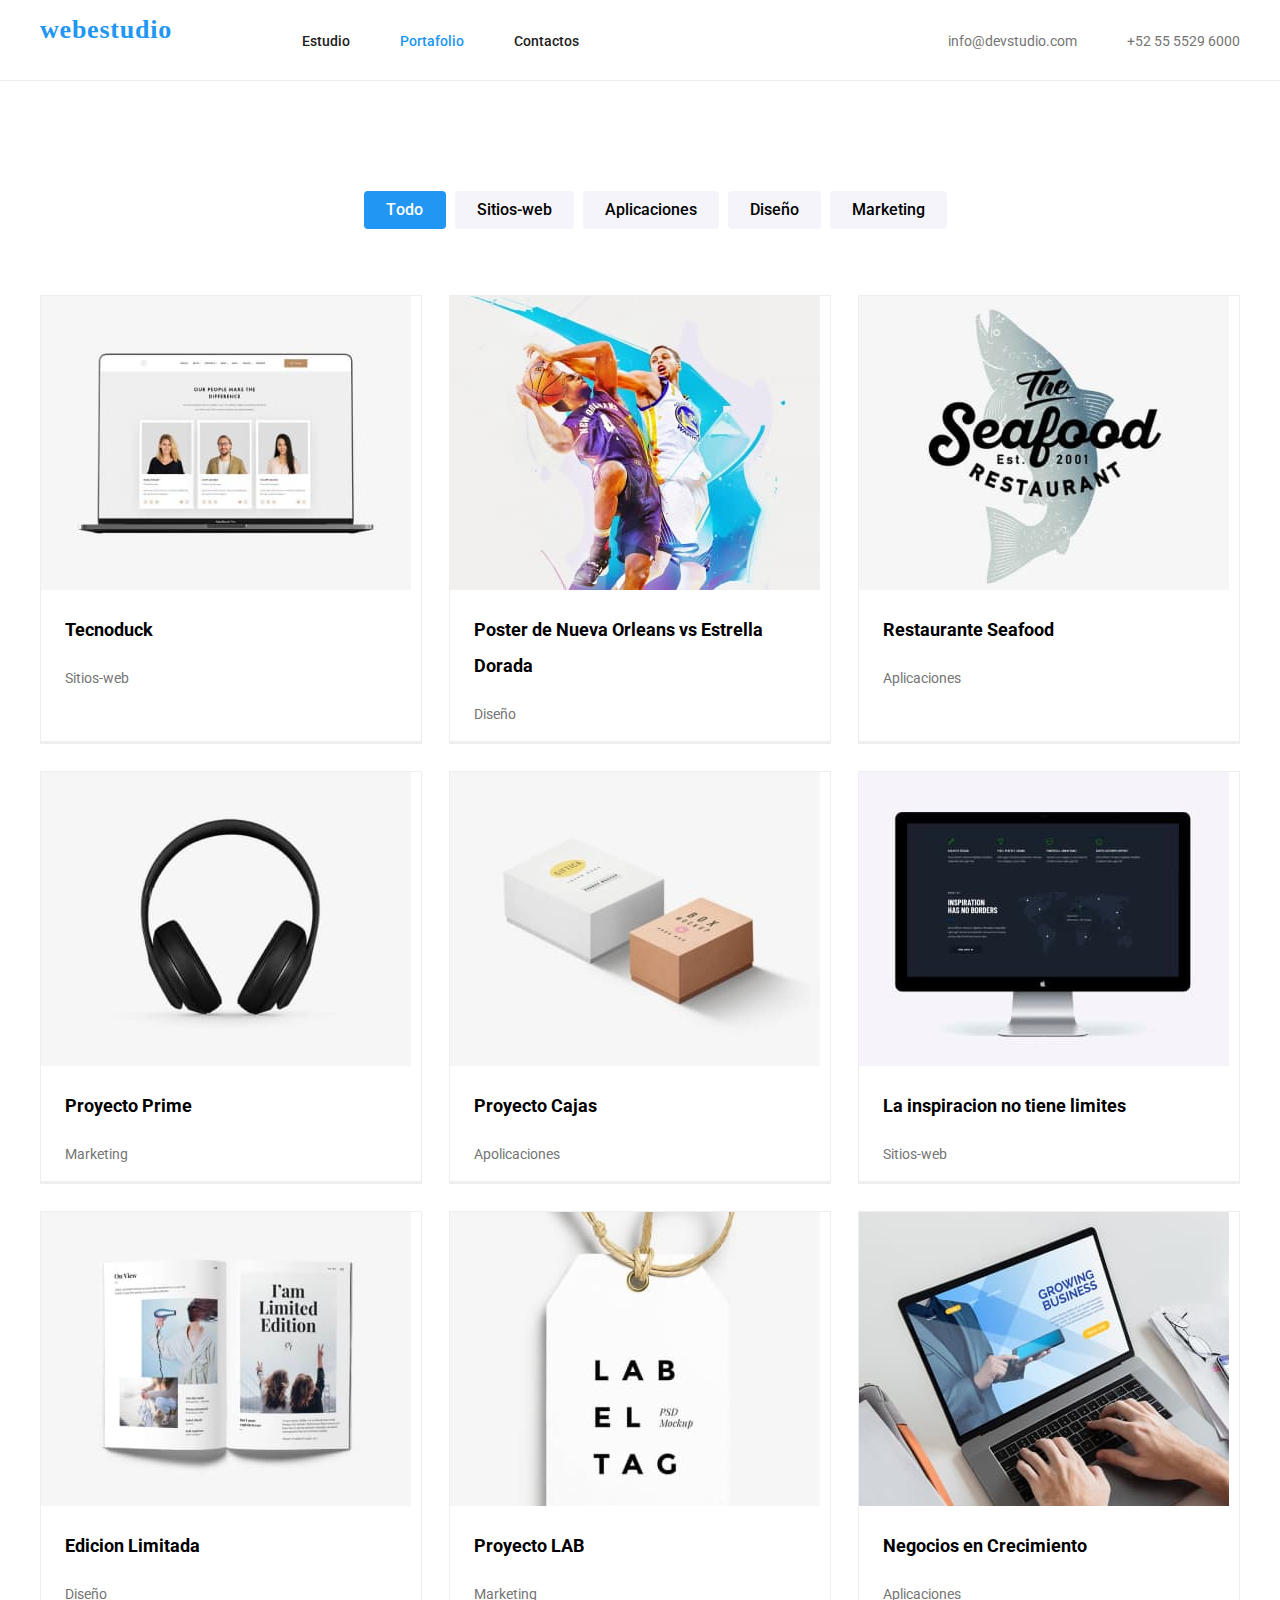
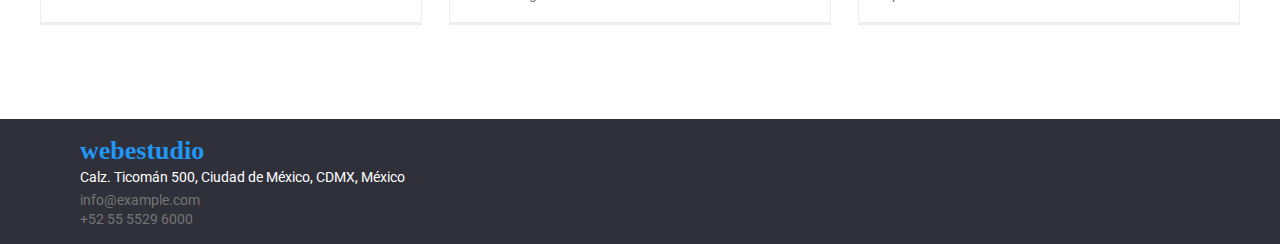
==== commit 73c91806: "actualizacion" ====
--- a/portfolio.html
+++ b/portfolio.html
@@ -60,7 +60,7 @@
         </div>
       </header>
       <!--Contenido de botones-->
-      <main>
+      <main class="container">
         <div class="structure">
           <section class="button-list">
             <ul class="space-button">
@@ -133,34 +133,35 @@
         </div>
       </main>
       <!--Parte final -->
-      <footer>
-        <address class="foot">
-          <ul>
-            <li>
-              <a class="link title-one" href="#"> webestudio</a>
-            </li>
-            <li>
-              <a
-                class="link location"
-                href="https://www.google.com/maps/place/Calz.+Ticom%C3%A1n+500,+La+Laguna+Ticoman,+Gustavo+A.+Madero,+07340+Ciudad+de+M%C3%A9xico,+CDMX,+M%C3%A9xico/@19.5102022,-99.1324912,17z/data=!3m1!4b1!4m5!3m4!1s0x85d1f9c66374d1dd:0x72c74207e8767392!8m2!3d19.5102022!4d-99.1324912"
-                target="_blank"
-              >
-                Calz. Ticomán 500, Ciudad de México, CDMX, México
-              </a>
-            </li>
-            <li>
-              <a class="link info" href="mailto:info@example.com"
-                >info@example.com</a
-              >
-            </li>
-            <li>
-              <a class="link info" href="tel:+52 55 5529 6000 "
-                >+52 55 5529 6000
-              </a>
-            </li>
-          </ul>
-        </address>
+      <footer class="foot">
+        <div class="container">
+          <address>
+            <ul>
+              <li>
+                <a class="link title-one" href="#"> webestudio</a>
+              </li>
+              <li>
+                <a
+                  class="link location"
+                  href="https://www.google.com/maps/place/Calz.+Ticom%C3%A1n+500,+La+Laguna+Ticoman,+Gustavo+A.+Madero,+07340+Ciudad+de+M%C3%A9xico,+CDMX,+M%C3%A9xico/@19.5102022,-99.1324912,17z/data=!3m1!4b1!4m5!3m4!1s0x85d1f9c66374d1dd:0x72c74207e8767392!8m2!3d19.5102022!4d-99.1324912"
+                  target="_blank"
+                >
+                  Calz. Ticomán 500, Ciudad de México, CDMX, México
+                </a>
+              </li>
+              <li>
+                <a class="link info" href="mailto:info@example.com"
+                  >info@example.com</a
+                >
+              </li>
+              <li>
+                <a class="link info" href="tel:+52 55 5529 6000 "
+                  >+52 55 5529 6000
+                </a>
+              </li>
+            </ul>
+          </address>
+        </div>
       </footer>
-    </div>
   </body>
 </html>
--- a/css/styles.css
+++ b/css/styles.css
@@ -198,8 +198,9 @@
     border-radius: 4px;
     text-align: center;
     letter-spacing: 0.03;
-    border: 2px solid var(--brand-pagina);
-    font-weight: var(--font-title);
+    border: none;
+    font-weight: var(--font-title);
+    padding: 6px 22px;
     cursor: pointer;
 }
 
@@ -215,11 +216,11 @@
     display: flex;
     align-items: center;
     justify-content: center;
+    padding-bottom: 50px;
 }
 
 .center-button{
     padding: 0px;
-    padding-bottom: 50px;
 }
 
 .active{
@@ -242,7 +243,8 @@
     line-height: 1.625em;
     text-align: center;
     letter-spacing: 0.03em;
-    border: 2px solid var(--brand-color);
+    padding: 6px 22px;
+    border: none;
 }
 
 .list-img{
@@ -252,15 +254,14 @@
     flex-wrap: wrap;
     justify-content: center;
     flex-grow: 0;
-    gap: 10px;
+    gap: 27px;
     flex-basis: calc((100% -2 * 10px ) / 3)
 }
 
 .details-img{
-    margin-right: 30px;
-    margin-bottom: 30px;
     border: 1px solid #EEEEEE;
     border-bottom: 3px solid #EEEEEE;
+    flex-basis: calc((100% - 60px) / 3)
 }
 
 /*Seccion Dos*/
@@ -325,6 +326,11 @@
     flex-basis: calc((100% -2 * 10px ) / 3)
 }
 
+.img-two{
+    display:flex;
+    gap: 30px;
+}
+
 .profession{
     font-weight: 700;
 }
@@ -350,7 +356,6 @@
 
 .section-img{
     background: var(--brand-white);
-    margin-right: 30px;
     padding-bottom: 30px;
     box-shadow: 0px 1px 3px rgba(0, 0, 0, 0.12), 0px 1px 1px rgba(0, 0, 0, 0.14), 0px 2px 1px rgba(0, 0, 0, 0.2);
     border-radius: 0px 0px 4px 4px;
